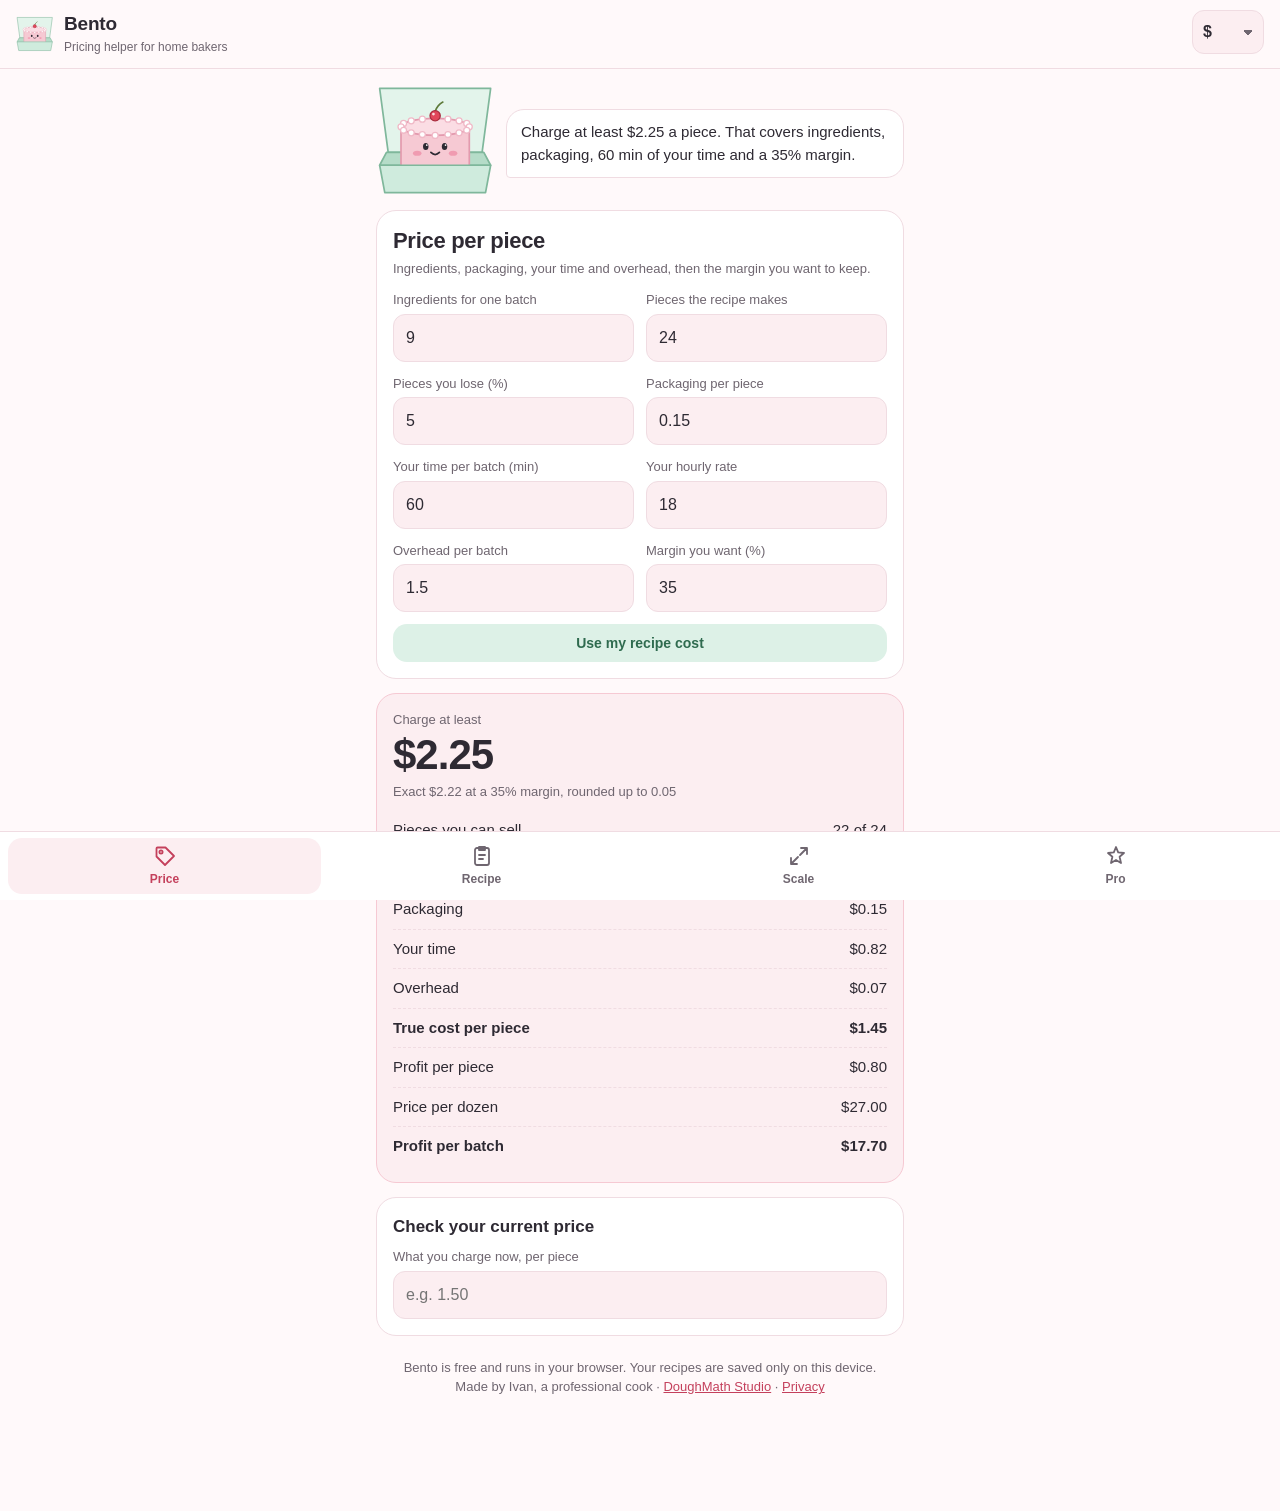
==== bento/index.html @ f194f402 "Launch Bento: free pricing app for home bakers (PWA) Price per piece, recipe cost from pack prices, " ====
<!doctype html>
<html lang="en">
<head>
<meta charset="utf-8">
<meta name="viewport" content="width=device-width, initial-scale=1, viewport-fit=cover">
<title>Bento: Free Bakery Pricing App for Home Bakers | DoughMath Studio</title>
<meta name="description" content="Bento is a free pricing helper for home bakers: price per piece with your time and margin, recipe cost from pack prices, and a recipe scaler with cups to grams. Works offline on your phone.">
<link rel="canonical" href="https://doughmath-studio.github.io/bento/">
<meta name="theme-color" content="#FFF9FA" media="(prefers-color-scheme: light)">
<meta name="theme-color" content="#1E1A1F" media="(prefers-color-scheme: dark)">
<link rel="manifest" href="manifest.webmanifest">
<link rel="apple-touch-icon" href="icons/apple-touch-icon.png">
<link rel="icon" type="image/png" sizes="192x192" href="icons/icon-192.png">
<meta name="apple-mobile-web-app-capable" content="yes">
<meta name="mobile-web-app-capable" content="yes">
<meta name="apple-mobile-web-app-title" content="Bento">
<meta name="apple-mobile-web-app-status-bar-style" content="default">
<meta property="og:title" content="Bento: a free pricing helper for home bakers">
<meta property="og:description" content="Price per piece, recipe cost and a recipe scaler. Free, works offline, and your recipes stay on your phone.">
<meta property="og:type" content="website">
<meta property="og:url" content="https://doughmath-studio.github.io/bento/">
<meta property="og:image" content="https://doughmath-studio.github.io/bento/icons/icon-512.png">
<link rel="stylesheet" href="app.css">
</head>
<body>
<svg width="0" height="0" style="position:absolute" aria-hidden="true" focusable="false">
<symbol id="bento" viewBox="6 26 140 130">
<path d="M20 105 L130 105 L140 30 L10 30 Z" fill="#E3F4EB" stroke="#7FB79B" stroke-width="2" stroke-linejoin="round"/>
<path d="M10 120 L140 120 L132 105 L18 105 Z" fill="#B5DCC8" stroke="#7FB79B" stroke-width="2" stroke-linejoin="round"/>
<rect x="35" y="75" width="80" height="48" fill="#F6C9D3"/>
<path d="M35 75 L35 123 M115 75 L115 123" fill="none" stroke="#E39AAE" stroke-width="2"/>
<ellipse cx="75" cy="75" rx="40" ry="10" fill="#FBDDE4" stroke="#E39AAE" stroke-width="2"/>
<g fill="#FFFFFF" stroke="#F0B9C7" stroke-width="1.5"><circle cx="38" cy="71" r="3.5"/><circle cx="47" cy="68" r="3.5"/><circle cx="60" cy="66" r="3.5"/><circle cx="90" cy="66" r="3.5"/><circle cx="103" cy="68" r="3.5"/><circle cx="112" cy="71" r="3.5"/><circle cx="35" cy="75" r="3.5"/><circle cx="115" cy="75" r="3.5"/><circle cx="38" cy="79" r="3.5"/><circle cx="47" cy="82" r="3.5"/><circle cx="60" cy="84" r="3.5"/><circle cx="75" cy="85" r="3.5"/><circle cx="90" cy="84" r="3.5"/><circle cx="103" cy="82" r="3.5"/><circle cx="112" cy="79" r="3.5"/></g>
<path d="M75 57 Q78 49 84 46" fill="none" stroke="#5E7A3A" stroke-width="2" stroke-linecap="round"/>
<circle cx="75" cy="62" r="6" fill="#E2475B" stroke="#A82B3D" stroke-width="1.5"/>
<ellipse cx="64" cy="98" rx="3.2" ry="4.2" fill="#2E2A33"/><ellipse cx="86" cy="98" rx="3.2" ry="4.2" fill="#2E2A33"/>
<ellipse cx="54" cy="106" rx="5" ry="3" fill="#EE93AA" opacity=".85"/><ellipse cx="96" cy="106" rx="5" ry="3" fill="#EE93AA" opacity=".85"/>
<path d="M70 105 Q75 110 80 105" fill="none" stroke="#2E2A33" stroke-width="2" stroke-linecap="round"/>
<path d="M10 120 L140 120 L134 152 L16 152 Z" fill="#CFEBDD" stroke="#7FB79B" stroke-width="2" stroke-linejoin="round"/>
</symbol>
</svg>

<header class="top">
  <svg class="mini" aria-hidden="true"><use href="#bento"/></svg>
  <div class="brand"><b>Bento</b><small>Pricing helper for home bakers</small></div>
  <label><span class="sr">Currency</span>
    <select id="cur" class="cur"><option>$</option><option>€</option><option>£</option><option>C$</option><option>A$</option><option>zł</option></select>
  </label>
</header>

<main>
  <div id="install" class="install" hidden>
    <p id="installText"></p>
    <button id="installBtn" class="btn small" type="button" hidden>Install</button>
    <button id="installClose" class="icon-btn" type="button" aria-label="Close">×</button>
  </div>

  <div class="hero">
    <svg id="mascot" class="mascot" viewBox="6 26 140 130" role="img" aria-label="Bento, a small cake in a mint box" data-mood="happy">
      <path d="M20 105 L130 105 L140 30 L10 30 Z" fill="#E3F4EB" stroke="#7FB79B" stroke-width="2" stroke-linejoin="round"/>
      <path d="M10 120 L140 120 L132 105 L18 105 Z" fill="#B5DCC8" stroke="#7FB79B" stroke-width="2" stroke-linejoin="round"/>
      <rect x="35" y="75" width="80" height="48" fill="#F6C9D3"/>
      <path d="M35 75 L35 123 M115 75 L115 123" fill="none" stroke="#E39AAE" stroke-width="2"/>
      <ellipse cx="75" cy="75" rx="40" ry="10" fill="#FBDDE4" stroke="#E39AAE" stroke-width="2"/>
      <g fill="#FFFFFF" stroke="#F0B9C7" stroke-width="1.5"><circle cx="38" cy="71" r="3.5"/><circle cx="47" cy="68" r="3.5"/><circle cx="60" cy="66" r="3.5"/><circle cx="90" cy="66" r="3.5"/><circle cx="103" cy="68" r="3.5"/><circle cx="112" cy="71" r="3.5"/><circle cx="35" cy="75" r="3.5"/><circle cx="115" cy="75" r="3.5"/><circle cx="38" cy="79" r="3.5"/><circle cx="47" cy="82" r="3.5"/><circle cx="60" cy="84" r="3.5"/><circle cx="75" cy="85" r="3.5"/><circle cx="90" cy="84" r="3.5"/><circle cx="103" cy="82" r="3.5"/><circle cx="112" cy="79" r="3.5"/></g>
      <path d="M75 57 Q78 49 84 46" fill="none" stroke="#5E7A3A" stroke-width="2" stroke-linecap="round"/>
      <circle cx="75" cy="62" r="6" fill="#E2475B" stroke="#A82B3D" stroke-width="1.5"/>
      <circle cx="73" cy="60" r="1.6" fill="#FFFFFF" opacity=".8"/>
      <ellipse cx="64" cy="98" rx="3.2" ry="4.2" fill="#2E2A33"/><ellipse cx="86" cy="98" rx="3.2" ry="4.2" fill="#2E2A33"/>
      <circle cx="65.2" cy="96.4" r="1" fill="#FFFFFF"/><circle cx="87.2" cy="96.4" r="1" fill="#FFFFFF"/>
      <ellipse cx="54" cy="106" rx="5" ry="3" fill="#EE93AA" opacity=".85"/><ellipse cx="96" cy="106" rx="5" ry="3" fill="#EE93AA" opacity=".85"/>
      <path class="m-happy" d="M70 105 Q75 110 80 105" fill="none" stroke="#2E2A33" stroke-width="2" stroke-linecap="round"/>
      <path class="m-flat" d="M70.5 107 L79.5 107" fill="none" stroke="#2E2A33" stroke-width="2" stroke-linecap="round"/>
      <path class="m-sad" d="M70 109 Q75 104 80 109" fill="none" stroke="#2E2A33" stroke-width="2" stroke-linecap="round"/>
      <path class="drop" d="M122 82 C119 88 119 91 122 92 C125 91 125 88 122 82 Z" fill="#9CC9E8" stroke="#6FA6CC" stroke-width="1"/>
      <path d="M10 120 L140 120 L134 152 L16 152 Z" fill="#CFEBDD" stroke="#7FB79B" stroke-width="2" stroke-linejoin="round"/>
    </svg>
    <p id="say" class="bubble" aria-live="polite"></p>
  </div>

  <section id="tab-price" role="tabpanel" aria-labelledby="t-price">
    <div class="card">
      <h1>Price per piece</h1>
      <p class="note">Ingredients, packaging, your time and overhead, then the margin you want to keep.</p>
      <div class="grid">
        <div><label for="pIng">Ingredients for one batch</label><input id="pIng" inputmode="decimal" autocomplete="off"></div>
        <div><label for="pPcs">Pieces the recipe makes</label><input id="pPcs" inputmode="numeric" autocomplete="off"></div>
        <div><label for="pLoss">Pieces you lose (%)</label><input id="pLoss" inputmode="decimal" autocomplete="off"></div>
        <div><label for="pPack">Packaging per piece</label><input id="pPack" inputmode="decimal" autocomplete="off"></div>
        <div><label for="pMins">Your time per batch (min)</label><input id="pMins" inputmode="decimal" autocomplete="off"></div>
        <div><label for="pRate">Your hourly rate</label><input id="pRate" inputmode="decimal" autocomplete="off"></div>
        <div><label for="pOvh">Overhead per batch</label><input id="pOvh" inputmode="decimal" autocomplete="off"></div>
        <div><label for="pMargin">Margin you want (%)</label><input id="pMargin" inputmode="decimal" autocomplete="off"></div>
      </div>
      <div class="btn-row"><button id="fromRecipe" class="btn ghost small" type="button">Use my recipe cost</button></div>
    </div>

    <div class="card result">
      <div class="note" style="margin:0">Charge at least</div>
      <div class="big" id="pPrice">–</div>
      <div class="note" id="pSub" style="margin:0"></div>
      <ul class="rows">
        <li><span>Pieces you can sell</span><span id="rSell">–</span></li>
        <li><span>Ingredients per piece</span><span id="rIng">–</span></li>
        <li><span>Packaging</span><span id="rPack">–</span></li>
        <li><span>Your time</span><span id="rTime">–</span></li>
        <li><span>Overhead</span><span id="rOvh">–</span></li>
        <li class="strong"><span>True cost per piece</span><span id="rCost">–</span></li>
        <li><span>Profit per piece</span><span id="rProfit">–</span></li>
        <li><span>Price per dozen</span><span id="rDozen">–</span></li>
        <li class="strong"><span>Profit per batch</span><span id="rBatch">–</span></li>
      </ul>
    </div>

    <div class="card">
      <h2>Check your current price</h2>
      <label for="pNow">What you charge now, per piece</label>
      <input id="pNow" inputmode="decimal" autocomplete="off" placeholder="e.g. 1.50">
      <div id="nowOut" class="msg"></div>
    </div>
  </section>

  <section id="tab-recipe" role="tabpanel" aria-labelledby="t-recipe" hidden>
    <div class="card">
      <h1>Recipe cost</h1>
      <p class="note">Type what you paid for each pack. Bento works out the cost of what you actually use, even cups from a 5 lb bag.</p>
      <div class="grid">
        <div class="full"><label for="rName">Recipe name</label><input id="rName" autocomplete="off"></div>
        <div><label for="rMakes">Recipe makes (pieces)</label><input id="rMakes" inputmode="numeric" autocomplete="off"></div>
      </div>
    </div>
    <div id="items"></div>
    <button id="addItem" class="btn ghost block" type="button">+ Add ingredient</button>
    <div class="card result" style="margin-top:14px">
      <div class="note" style="margin:0">Ingredients for one batch</div>
      <div class="big" id="rTotal">–</div>
      <div class="note" id="rPer" style="margin:0"></div>
      <div id="rWarn" class="msg warn"></div>
      <div class="btn-row">
        <button id="toPrice" class="btn" type="button">Price it</button>
        <button id="saveRecipe" class="btn ghost" type="button">Save recipe</button>
      </div>
    </div>
    <div class="card">
      <h2>My recipes</h2>
      <ul id="savedList" class="saved"></ul>
      <p id="savedEmpty" class="note">Saved recipes appear here. They stay on this device.</p>
      <button id="newRecipe" class="btn ghost small" type="button">New recipe</button>
    </div>
    <datalist id="ingList"></datalist>
  </section>

  <section id="tab-scale" role="tabpanel" aria-labelledby="t-scale" hidden>
    <div class="card">
      <h1>Scale a recipe</h1>
      <p class="note" id="sName"></p>
      <div class="grid">
        <div><label for="sMakes">Recipe makes</label><input id="sMakes" inputmode="numeric" autocomplete="off"></div>
        <div><label for="sTo">I need</label><input id="sTo" inputmode="numeric" autocomplete="off"></div>
      </div>
      <div id="sFactor" class="msg ok"></div>
    </div>
    <div class="card">
      <ul class="rows" id="scaled"></ul>
      <ul class="rows"><li class="strong"><span>Ingredient cost for this amount</span><span id="sCost">–</span></li></ul>
    </div>
    <p class="note">Cup and spoon weights are typical values. Weigh for the most consistent results.</p>
  </section>

  <section id="tab-pro" role="tabpanel" aria-labelledby="t-pro" hidden>
    <div class="card pro">
      <span class="pill">Coming soon</span>
      <h2><svg viewBox="0 0 24 24" fill="none" stroke="currentColor" stroke-width="1.8" stroke-linecap="round" stroke-linejoin="round" aria-hidden="true"><path d="M4 8h3l2-3h6l2 3h3v11H4z"/><circle cx="12" cy="13" r="3.5"/></svg>Photo to recipe</h2>
      <p>Snap a cake you love and Bento suggests a similar recipe with amounts in grams, ready to cost and price.</p>
      <p class="note">It will be an estimate from a photo, not the original recipe. Bento will never guess allergens from a photo.</p>
    </div>
    <div class="card pro">
      <span class="pill">Coming soon</span>
      <h2><svg viewBox="0 0 24 24" fill="none" stroke="currentColor" stroke-width="1.8" stroke-linecap="round" stroke-linejoin="round" aria-hidden="true"><rect x="4" y="5" width="16" height="15" rx="2"/><path d="M8 3v4M16 3v4M4 10h16M8 14h3M8 17h6"/></svg>Orders and bookkeeping</h2>
      <p>Orders, deposits and pickup dates, linked to your recipe costs, with your profit for the month.</p>
    </div>
    <div class="card">
      <h2>Be the first to try Bento Pro</h2>
      <p>Join the free list. You get one email when Pro is ready and at most one tips email a month. Unsubscribe anytime.</p>
      <a class="btn block" href="https://docs.google.com/forms/d/e/1FAIpQLSdGNhBHjq77XRkeylev6x1t_Ee0TYMZSW57gnel0fp2LGDk5w/viewform" target="_blank" rel="noopener">Join the waitlist</a>
      <p class="note" style="margin:10px 0 0">The signup is a Google Form. <a href="/privacy/">Privacy</a></p>
    </div>
    <div class="card">
      <h2>Need it today?</h2>
      <p class="note">Bento's big siblings are full spreadsheets for Google Sheets and Excel.</p>
      <ul class="links">
        <li><a href="https://www.etsy.com/listing/4591860096" target="_blank" rel="noopener">Home Bakery Business Planner →</a><small>Orders, customers, expenses and monthly profit.</small></li>
        <li><a href="https://www.etsy.com/listing/4597807858" target="_blank" rel="noopener">Cookie Box Pricing &amp; Order Planner →</a><small>Gift box prices, bake plan by pickup date, packaging list.</small></li>
        <li><a href="https://www.etsy.com/listing/4591782333" target="_blank" rel="noopener">Recipe Cost Calculator →</a><small>All your recipes, sub-recipes and a big order planner.</small></li>
      </ul>
    </div>
  </section>

  <p class="foot">Bento is free and runs in your browser. Your recipes are saved only on this device.<br>Made by Ivan, a professional cook · <a href="/">DoughMath Studio</a> · <a href="/privacy/">Privacy</a></p>
</main>

<nav class="tabbar" role="tablist" aria-label="Bento tools">
  <button id="t-price" role="tab" data-tab="price" aria-controls="tab-price" aria-selected="true" type="button"><svg viewBox="0 0 24 24" fill="none" stroke="currentColor" stroke-width="1.8" stroke-linecap="round" stroke-linejoin="round" aria-hidden="true"><path d="M3.5 12.5V4.5a1 1 0 0 1 1-1h8l8.5 8.5-9 9z"/><circle cx="8" cy="8" r="1.6"/></svg>Price</button>
  <button id="t-recipe" role="tab" data-tab="recipe" aria-controls="tab-recipe" aria-selected="false" type="button"><svg viewBox="0 0 24 24" fill="none" stroke="currentColor" stroke-width="1.8" stroke-linecap="round" stroke-linejoin="round" aria-hidden="true"><rect x="5" y="4" width="14" height="17" rx="2"/><path d="M9 3h6v3H9zM9 11h6M9 15h4"/></svg>Recipe</button>
  <button id="t-scale" role="tab" data-tab="scale" aria-controls="tab-scale" aria-selected="false" type="button"><svg viewBox="0 0 24 24" fill="none" stroke="currentColor" stroke-width="1.8" stroke-linecap="round" stroke-linejoin="round" aria-hidden="true"><path d="M4 14v6h6M20 10V4h-6M4 20l7-7M20 4l-7 7"/></svg>Scale</button>
  <button id="t-pro" role="tab" data-tab="pro" aria-controls="tab-pro" aria-selected="false" type="button"><svg viewBox="0 0 24 24" fill="none" stroke="currentColor" stroke-width="1.8" stroke-linecap="round" stroke-linejoin="round" aria-hidden="true"><path d="M12 3l2.2 5.3L20 9l-4.4 3.8L17 19l-5-3-5 3 1.4-6.2L4 9l5.8-.7z"/></svg>Pro</button>
</nav>

<script src="app.js"></script>
</body>
</html>
---- bento/app.css ----
:root{--bg:#FFF9FA;--card:#FFFFFF;--soft:#FCEEF1;--pink:#F6C9D3;--pink-deep:#E39AAE;--berry:#C4405C;--berry-ink:#FFFFFF;--mint:#DDF1E7;--mint-deep:#7FB79B;--mint-ink:#2F6B4F;--ink:#2E2A33;--muted:#6F6670;--line:#F0DCE2;--warn-bg:#FFF4E0;--warn-ink:#7A4E00;--bad-bg:#FDE7EA;--bad-ink:#A3263F;--ok-bg:#E3F4EB;--ok-ink:#2F6B4F;color-scheme:light}
@media (prefers-color-scheme:dark){:root{--bg:#1E1A1F;--card:#29232A;--soft:#352A31;--pink:#5A3B46;--pink-deep:#E39AAE;--berry:#F08FA4;--berry-ink:#2A1018;--mint:#24392F;--mint-deep:#7FB79B;--mint-ink:#A8DDC1;--ink:#F5EEF2;--muted:#B9AEB6;--line:#3D3238;--warn-bg:#3A2F1C;--warn-ink:#F2C879;--bad-bg:#40222A;--bad-ink:#F4A3B3;--ok-bg:#22362C;--ok-ink:#A8DDC1;color-scheme:dark}}
*{box-sizing:border-box}
html,body{margin:0}
body{background:var(--bg);color:var(--ink);font:16px/1.5 -apple-system,BlinkMacSystemFont,"Segoe UI",Roboto,Helvetica,Arial,sans-serif;-webkit-text-size-adjust:100%;padding-bottom:calc(80px + env(safe-area-inset-bottom))}
a{color:var(--berry)}
.sr{position:absolute;width:1px;height:1px;overflow:hidden;clip:rect(0 0 0 0);white-space:nowrap}
.top{position:sticky;top:0;z-index:5;background:var(--bg);display:flex;align-items:center;gap:10px;padding:calc(10px + env(safe-area-inset-top)) 16px 10px;border-bottom:1px solid var(--line)}
.top .mini{width:38px;height:36px;flex:none}
.brand{flex:1;min-width:0;line-height:1.2}
.brand b{display:block;font-size:19px;letter-spacing:-.2px}
.brand small{color:var(--muted);font-size:12px}
.cur{width:auto;min-width:72px;padding:8px 10px;font-weight:600}
main{max-width:560px;margin:0 auto;padding:14px 16px 8px}
.hero{display:flex;gap:10px;align-items:flex-end;margin:2px 0 14px}
.mascot{width:100px;height:93px;flex:none}
.bubble{margin:0 0 18px;flex:1;background:var(--card);border:1px solid var(--line);border-radius:18px 18px 18px 4px;padding:11px 14px;font-size:15px;min-height:64px}
.card{background:var(--card);border:1px solid var(--line);border-radius:20px;padding:16px;margin:0 0 14px}
h1{font-size:22px;line-height:1.25;margin:0 0 4px;letter-spacing:-.3px}
h2{font-size:17px;margin:0 0 8px}
p{margin:0 0 10px}
.note{font-size:13px;color:var(--muted);margin:0 0 10px}
.grid{display:grid;grid-template-columns:1fr 1fr;gap:12px;margin-top:12px}
.full{grid-column:1/-1}
label{display:block;font-size:13px;color:var(--muted);margin:0 0 4px}
input,select{width:100%;font:inherit;font-size:16px;padding:11px 12px;border:1px solid var(--line);border-radius:12px;background:var(--soft);color:var(--ink);min-height:44px}
select{-webkit-appearance:none;appearance:none;background-image:linear-gradient(45deg,transparent 50%,var(--muted) 50%),linear-gradient(135deg,var(--muted) 50%,transparent 50%);background-position:calc(100% - 15px) 52%,calc(100% - 10px) 52%;background-size:5px 5px;background-repeat:no-repeat;padding-right:26px}
input:focus,select:focus,button:focus-visible,a:focus-visible{outline:2px solid var(--pink-deep);outline-offset:1px}
.result{background:var(--soft);border-color:var(--pink)}
.big{font-size:42px;font-weight:800;letter-spacing:-1px;line-height:1.1;margin:2px 0 4px}
.rows{list-style:none;margin:10px 0 0;padding:0}
.rows li{display:flex;justify-content:space-between;gap:12px;padding:8px 0;border-bottom:1px dashed var(--line);font-size:15px}
.rows li:last-child{border-bottom:0}
.rows li span:last-child{text-align:right;font-variant-numeric:tabular-nums}
.rows li.strong{font-weight:700}
.btn{display:inline-flex;align-items:center;justify-content:center;gap:6px;border:0;border-radius:14px;padding:12px 16px;font:inherit;font-weight:650;background:var(--berry);color:var(--berry-ink);text-decoration:none;cursor:pointer;min-height:46px}
.btn.ghost{background:var(--mint);color:var(--mint-ink)}
.btn.small{padding:8px 12px;min-height:38px;font-size:14px}
.btn.block{width:100%}
.btn-row{display:flex;gap:10px;flex-wrap:wrap;margin-top:12px}
.btn-row .btn{flex:1}
.msg{border-radius:12px;padding:10px 12px;font-size:14px;margin:10px 0 0}
.msg:empty{display:none}
.msg.warn{background:var(--warn-bg);color:var(--warn-ink)}
.msg.bad{background:var(--bad-bg);color:var(--bad-ink)}
.msg.ok{background:var(--ok-bg);color:var(--ok-ink)}
.ing{background:var(--card);border:1px solid var(--line);border-radius:18px;padding:12px;margin:0 0 10px}
.ing-top{display:flex;gap:8px;align-items:center}
.ing-grid{display:grid;grid-template-columns:1fr 1fr;gap:10px;margin-top:10px}
.pair{display:grid;grid-template-columns:1fr 78px;gap:6px}
.pair select{padding-left:8px}
.lc b{display:block;font-size:18px;padding-top:10px;font-variant-numeric:tabular-nums}
.ing .note{margin:8px 0 0}
.ing .note:empty{display:none}
.icon-btn{flex:none;background:var(--soft);border:0;color:var(--muted);width:44px;height:44px;border-radius:12px;font-size:22px;line-height:1;cursor:pointer}
.saved{list-style:none;margin:0;padding:0}
.saved li{display:flex;align-items:center;gap:8px;padding:10px 0;border-bottom:1px dashed var(--line)}
.saved li:last-child{border-bottom:0}
.saved .meta{flex:1;min-width:0}
.saved .meta b{display:block;overflow:hidden;text-overflow:ellipsis;white-space:nowrap}
.saved .meta small{color:var(--muted)}
.pill{display:inline-block;font-size:12px;font-weight:700;padding:3px 10px;border-radius:999px;background:var(--mint);color:var(--mint-ink);margin-bottom:8px}
.pro h2{display:flex;align-items:center;gap:8px}
.pro svg{width:22px;height:22px;flex:none;color:var(--berry)}
.links{list-style:none;margin:0;padding:0}
.links li{padding:10px 0;border-bottom:1px dashed var(--line)}
.links li:last-child{border-bottom:0}
.links a{font-weight:650;text-decoration:none}
.links small{display:block;color:var(--muted)}
.install{display:flex;gap:10px;align-items:center;background:var(--mint);color:var(--mint-ink);border-radius:16px;padding:10px 12px;margin:0 0 12px;font-size:14px}
.install[hidden]{display:none}
.install p{flex:1;margin:0}
.install .icon-btn{background:transparent;color:var(--mint-ink);width:36px;height:36px}
.foot{font-size:13px;color:var(--muted);text-align:center;padding:8px 8px 16px}
section[hidden]{display:none}
.tabbar{position:fixed;left:0;right:0;bottom:0;z-index:10;background:var(--card);border-top:1px solid var(--line);display:grid;grid-template-columns:repeat(4,1fr);gap:4px;padding:6px 8px calc(6px + env(safe-area-inset-bottom))}
.tabbar button{background:none;border:0;font:inherit;font-size:12px;font-weight:600;color:var(--muted);display:flex;flex-direction:column;align-items:center;gap:2px;padding:6px 0;border-radius:14px;cursor:pointer;min-height:52px}
.tabbar svg{width:24px;height:24px}
.tabbar button[aria-selected="true"]{color:var(--berry);background:var(--soft)}
.mascot .m-flat,.mascot .m-sad,.mascot .drop{display:none}
.mascot[data-mood="flat"] .m-happy,.mascot[data-mood="sad"] .m-happy{display:none}
.mascot[data-mood="flat"] .m-flat,.mascot[data-mood="sad"] .m-sad,.mascot[data-mood="sad"] .drop{display:inline}
@keyframes hop{0%{transform:translateY(0)}40%{transform:translateY(-7px)}100%{transform:translateY(0)}}
.mascot.hop{animation:hop .45s ease}
@media (prefers-reduced-motion:reduce){.mascot.hop{animation:none}}
@media (min-width:600px){.mascot{width:120px;height:111px}}
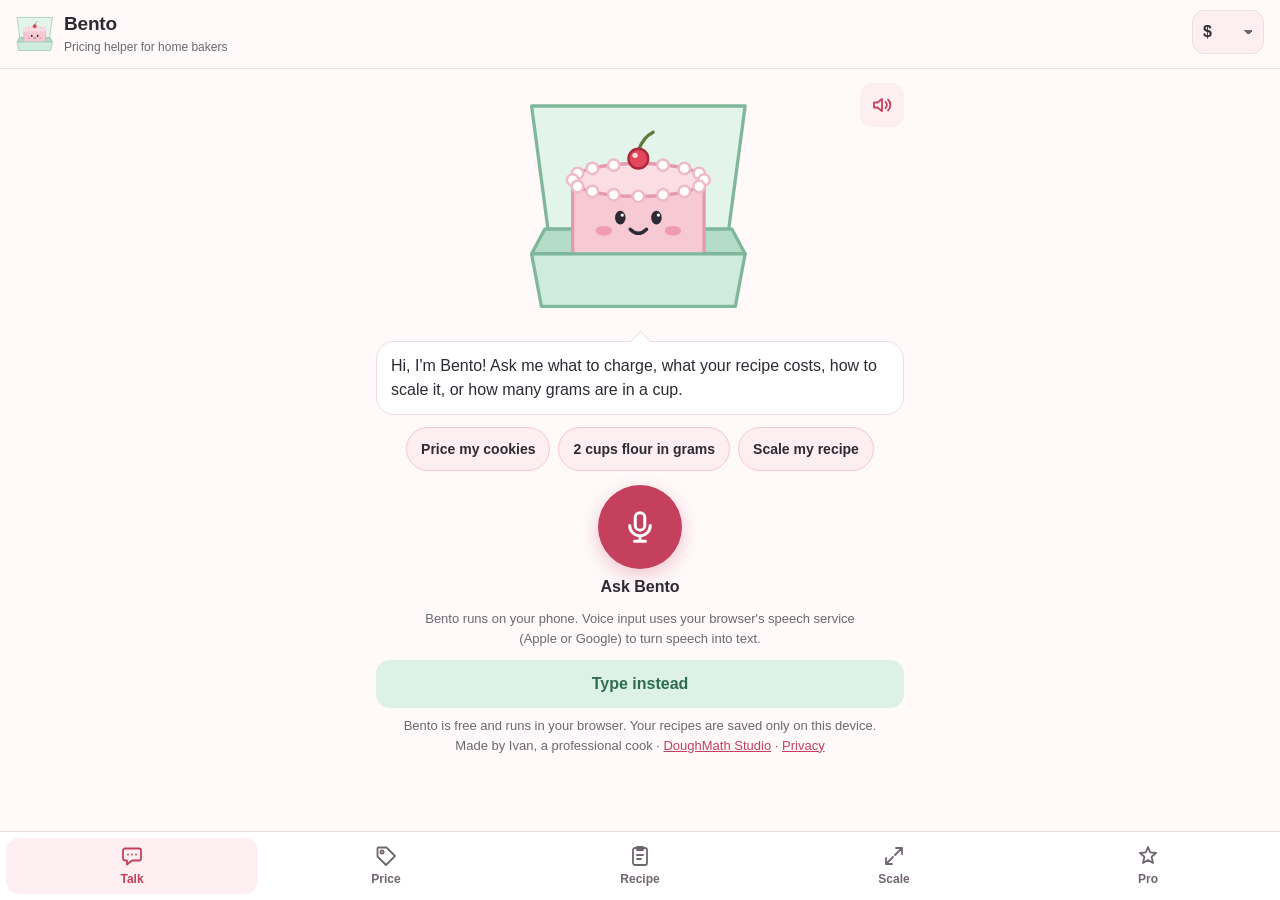
==== commit 210bcd9b: "Bento talks: animated Talk tab with voice in/out, chat mode and an on-device helper that uses the ap" ====
--- a/bento/index.html
+++ b/bento/index.html
@@ -78,6 +78,91 @@
     <p id="say" class="bubble" aria-live="polite"></p>
   </div>
 
+  <section id="tab-talk" class="talk" role="tabpanel" aria-labelledby="t-talk" hidden>
+    <h1 class="sr">Talk to Bento</h1>
+    <button id="speakerBtn" class="icon-btn speaker" type="button" aria-pressed="true" aria-label="Bento's voice is on">
+      <svg class="spk-on" viewBox="0 0 24 24" fill="none" stroke="currentColor" stroke-width="1.8" stroke-linecap="round" stroke-linejoin="round" aria-hidden="true"><path d="M4 9.5h3.5L12 6v12l-4.5-3.5H4z"/><path d="M15.5 9a4 4 0 0 1 0 6M18 6.5a7.5 7.5 0 0 1 0 11"/></svg>
+      <svg class="spk-off" viewBox="0 0 24 24" fill="none" stroke="currentColor" stroke-width="1.8" stroke-linecap="round" stroke-linejoin="round" aria-hidden="true"><path d="M4 9.5h3.5L12 6v12l-4.5-3.5H4z"/><path d="M16 9.5l5 5M21 9.5l-5 5"/></svg>
+    </button>
+    <div id="talkMain" class="talk-main">
+      <div id="talkStage" class="stage" data-mood="happy">
+        <span class="ring" aria-hidden="true"></span>
+        <button id="bentoTap" class="bento-tap" type="button" aria-label="Tap Bento for a baking tip">
+          <span id="talkHop" class="tb-hop">
+            <svg id="talkBento" class="tb mood-happy" data-mood="happy" viewBox="6 16 140 140" aria-hidden="true" focusable="false">
+              <g class="tb-body">
+                <path d="M20 105 L130 105 L140 30 L10 30 Z" fill="#E3F4EB" stroke="#7FB79B" stroke-width="2" stroke-linejoin="round"/>
+                <path d="M10 120 L140 120 L132 105 L18 105 Z" fill="#B5DCC8" stroke="#7FB79B" stroke-width="2" stroke-linejoin="round"/>
+                <rect x="35" y="75" width="80" height="48" fill="#F6C9D3"/>
+                <path d="M35 75 L35 123 M115 75 L115 123" fill="none" stroke="#E39AAE" stroke-width="2"/>
+                <ellipse cx="75" cy="75" rx="40" ry="10" fill="#FBDDE4" stroke="#E39AAE" stroke-width="2"/>
+                <g fill="#FFFFFF" stroke="#F0B9C7" stroke-width="1.5"><circle cx="38" cy="71" r="3.5"/><circle cx="47" cy="68" r="3.5"/><circle cx="60" cy="66" r="3.5"/><circle cx="90" cy="66" r="3.5"/><circle cx="103" cy="68" r="3.5"/><circle cx="112" cy="71" r="3.5"/><circle cx="35" cy="75" r="3.5"/><circle cx="115" cy="75" r="3.5"/><circle cx="38" cy="79" r="3.5"/><circle cx="47" cy="82" r="3.5"/><circle cx="60" cy="84" r="3.5"/><circle cx="75" cy="85" r="3.5"/><circle cx="90" cy="84" r="3.5"/><circle cx="103" cy="82" r="3.5"/><circle cx="112" cy="79" r="3.5"/></g>
+                <g class="tb-berry">
+                  <path class="tb-leaf" d="M75 57 Q78 49 84 46" fill="none" stroke="#5E7A3A" stroke-width="2" stroke-linecap="round"/>
+                  <circle cx="75" cy="62" r="6" fill="#E2475B" stroke="#A82B3D" stroke-width="1.5"/>
+                  <circle cx="73" cy="60" r="1.6" fill="#FFFFFF" opacity=".8"/>
+                </g>
+                <g class="tb-sparkles" fill="#F2B84B" stroke="#C98A1E" stroke-width=".6" stroke-linejoin="round">
+                  <path class="spk" d="M57 41 l1.4 3.4 3.4 1.4 -3.4 1.4 -1.4 3.4 -1.4 -3.4 -3.4 -1.4 3.4 -1.4z"/>
+                  <path class="spk" d="M96 48 l1.1 2.6 2.6 1.1 -2.6 1.1 -1.1 2.6 -1.1 -2.6 -2.6 -1.1 2.6 -1.1z"/>
+                  <path class="spk" d="M89 31 l1 2.3 2.3 1 -2.3 1 -1 2.3 -1 -2.3 -2.3 -1 2.3 -1z"/>
+                </g>
+                <path class="br br-worry" d="M59.5 92 L68 89.6 M82 89.6 L90.5 92" fill="none" stroke="#2E2A33" stroke-width="1.6" stroke-linecap="round"/>
+                <path class="br br-think" d="M59.5 90.6 Q63.8 88.2 68 90 M82 88.6 Q86.3 86.2 90.5 88.4" fill="none" stroke="#2E2A33" stroke-width="1.6" stroke-linecap="round"/>
+                <g class="tb-look"><g class="tb-gaze">
+                  <ellipse class="eye" cx="64" cy="98" rx="3.2" ry="4.2" fill="#2E2A33"/><ellipse class="eye" cx="86" cy="98" rx="3.2" ry="4.2" fill="#2E2A33"/>
+                  <circle class="eye-hi" cx="65.2" cy="96.4" r="1" fill="#FFFFFF"/><circle class="eye-hi" cx="87.2" cy="96.4" r="1" fill="#FFFFFF"/>
+                </g></g>
+                <ellipse class="cheek" cx="54" cy="106" rx="5" ry="3" fill="#EE93AA" opacity=".85"/><ellipse class="cheek" cx="96" cy="106" rx="5" ry="3" fill="#EE93AA" opacity=".85"/>
+                <path class="m m-happy" d="M70 105 Q75 110 80 105" fill="none" stroke="#2E2A33" stroke-width="2" stroke-linecap="round"/>
+                <path class="m m-worry" d="M69.5 108.5 Q72.25 106 75 108.5 Q77.75 111 80.5 108.5" fill="none" stroke="#2E2A33" stroke-width="2" stroke-linecap="round"/>
+                <g class="m m-open"><path d="M68.5 104 Q75 114.5 81.5 104 Z" fill="#2E2A33" stroke="#2E2A33" stroke-width="1.5" stroke-linejoin="round"/><path d="M71.8 108.8 Q75 111.6 78.2 108.8 Q75 107.6 71.8 108.8 Z" fill="#EE93AA"/></g>
+                <ellipse class="m m-o" cx="75" cy="107" rx="2.2" ry="2.5" fill="none" stroke="#2E2A33" stroke-width="1.8"/>
+                <ellipse class="m m-talk" cx="75" cy="106.6" rx="4.4" ry="3.6" fill="#2E2A33"/>
+                <path class="tb-drop" d="M122 82 C119 88 119 91 122 92 C125 91 125 88 122 82 Z" fill="#9CC9E8" stroke="#6FA6CC" stroke-width="1"/>
+                <path d="M10 120 L140 120 L134 152 L16 152 Z" fill="#CFEBDD" stroke="#7FB79B" stroke-width="2" stroke-linejoin="round"/>
+              </g>
+              <g class="tb-dots"><rect x="101" y="33" width="30" height="14" rx="7" fill="#FFFFFF" stroke="#E39AAE" stroke-width="1.2"/><circle class="dot" cx="109" cy="40" r="2" fill="#C4405C"/><circle class="dot" cx="116" cy="40" r="2" fill="#C4405C"/><circle class="dot" cx="123" cy="40" r="2" fill="#C4405C"/></g>
+              <g class="tb-z" fill="#6F6670" font-family="Georgia, serif" font-weight="700"><text class="z1" x="104" y="52" font-size="10">z</text><text class="z2" x="113" y="42" font-size="14">z</text></g>
+            </svg>
+          </span>
+        </button>
+      </div>
+      <p id="heard" class="heard"></p>
+      <div class="talk-bubble">
+        <p id="talkSay" aria-live="polite"></p>
+        <div id="talkActions" class="talk-actions"></div>
+      </div>
+      <div id="talkChips" class="chips" role="group" aria-label="Suggestions"></div>
+      <form id="talkForm" class="ask-form" hidden>
+        <label class="sr" for="talkInput">Your question for Bento</label>
+        <input id="talkInput" type="text" autocomplete="off" enterkeyhint="send" placeholder="Ask Bento…">
+        <button class="btn" type="submit">Send</button>
+      </form>
+      <p id="talkTip" class="note tip" hidden>Tip: tap the microphone on your keyboard to speak</p>
+      <div class="mic-wrap">
+        <button id="micBtn" class="mic" type="button" aria-pressed="false" aria-label="Ask Bento"><svg viewBox="0 0 24 24" fill="none" stroke="currentColor" stroke-width="1.9" stroke-linecap="round" stroke-linejoin="round" aria-hidden="true"><rect x="9" y="3" width="6" height="11" rx="3"/><path d="M5.5 11a6.5 6.5 0 0 0 13 0M12 17.5V21M8.5 21h7"/></svg></button>
+        <span id="micLabel" class="mic-label" aria-hidden="true">Ask Bento</span>
+      </div>
+      <p class="note honest">Bento runs on your phone. Voice input uses your browser's speech service (Apple or Google) to turn speech into text.</p>
+      <button id="typeBtn" class="btn ghost block" type="button">Type instead</button>
+    </div>
+    <div id="talkChat" class="chat" hidden>
+      <div class="chat-head">
+        <svg class="mini" aria-hidden="true"><use href="#bento"/></svg>
+        <h2>Chat with Bento</h2>
+        <button id="backTalk" class="btn ghost talk-back" type="button"><svg viewBox="0 0 24 24" fill="none" stroke="currentColor" stroke-width="1.9" stroke-linecap="round" stroke-linejoin="round" aria-hidden="true"><rect x="9" y="3" width="6" height="11" rx="3"/><path d="M5.5 11a6.5 6.5 0 0 0 13 0M12 17.5V21"/></svg>Talk</button>
+      </div>
+      <div id="chatLog" class="chat-log" role="log" aria-live="polite" aria-label="Conversation with Bento"></div>
+      <div id="chatChips" class="chips" role="group" aria-label="Suggestions"></div>
+      <form id="chatForm" class="chat-form">
+        <label class="sr" for="chatInput">Message to Bento</label>
+        <input id="chatInput" type="text" autocomplete="off" enterkeyhint="send" placeholder="Ask Bento…">
+        <button class="btn" type="submit">Send</button>
+      </form>
+    </div>
+  </section>
+
   <section id="tab-price" role="tabpanel" aria-labelledby="t-price">
     <div class="card">
       <h1>Price per piece</h1>
@@ -200,12 +285,15 @@
 </main>
 
 <nav class="tabbar" role="tablist" aria-label="Bento tools">
+  <button id="t-talk" role="tab" data-tab="talk" aria-controls="tab-talk" aria-selected="false" type="button"><svg viewBox="0 0 24 24" fill="none" stroke="currentColor" stroke-width="1.8" stroke-linecap="round" stroke-linejoin="round" aria-hidden="true"><path d="M5 4.5h14a2 2 0 0 1 2 2v8a2 2 0 0 1-2 2h-7l-5 4v-4H5a2 2 0 0 1-2-2v-8a2 2 0 0 1 2-2z"/><path d="M8 10.5h.01M12 10.5h.01M16 10.5h.01"/></svg>Talk</button>
   <button id="t-price" role="tab" data-tab="price" aria-controls="tab-price" aria-selected="true" type="button"><svg viewBox="0 0 24 24" fill="none" stroke="currentColor" stroke-width="1.8" stroke-linecap="round" stroke-linejoin="round" aria-hidden="true"><path d="M3.5 12.5V4.5a1 1 0 0 1 1-1h8l8.5 8.5-9 9z"/><circle cx="8" cy="8" r="1.6"/></svg>Price</button>
   <button id="t-recipe" role="tab" data-tab="recipe" aria-controls="tab-recipe" aria-selected="false" type="button"><svg viewBox="0 0 24 24" fill="none" stroke="currentColor" stroke-width="1.8" stroke-linecap="round" stroke-linejoin="round" aria-hidden="true"><rect x="5" y="4" width="14" height="17" rx="2"/><path d="M9 3h6v3H9zM9 11h6M9 15h4"/></svg>Recipe</button>
   <button id="t-scale" role="tab" data-tab="scale" aria-controls="tab-scale" aria-selected="false" type="button"><svg viewBox="0 0 24 24" fill="none" stroke="currentColor" stroke-width="1.8" stroke-linecap="round" stroke-linejoin="round" aria-hidden="true"><path d="M4 14v6h6M20 10V4h-6M4 20l7-7M20 4l-7 7"/></svg>Scale</button>
   <button id="t-pro" role="tab" data-tab="pro" aria-controls="tab-pro" aria-selected="false" type="button"><svg viewBox="0 0 24 24" fill="none" stroke="currentColor" stroke-width="1.8" stroke-linecap="round" stroke-linejoin="round" aria-hidden="true"><path d="M12 3l2.2 5.3L20 9l-4.4 3.8L17 19l-5-3-5 3 1.4-6.2L4 9l5.8-.7z"/></svg>Pro</button>
 </nav>
 
+<script src="core.js"></script>
+<script src="agent.js"></script>
 <script src="app.js"></script>
 </body>
 </html>
--- a/bento/app.css
+++ b/bento/app.css
@@ -73,7 +73,7 @@
 .install .icon-btn{background:transparent;color:var(--mint-ink);width:36px;height:36px}
 .foot{font-size:13px;color:var(--muted);text-align:center;padding:8px 8px 16px}
 section[hidden]{display:none}
-.tabbar{position:fixed;left:0;right:0;bottom:0;z-index:10;background:var(--card);border-top:1px solid var(--line);display:grid;grid-template-columns:repeat(4,1fr);gap:4px;padding:6px 8px calc(6px + env(safe-area-inset-bottom))}
+.tabbar{position:fixed;left:0;right:0;bottom:0;z-index:10;background:var(--card);border-top:1px solid var(--line);display:grid;grid-template-columns:repeat(5,1fr);gap:2px;padding:6px 6px calc(6px + env(safe-area-inset-bottom))}
 .tabbar button{background:none;border:0;font:inherit;font-size:12px;font-weight:600;color:var(--muted);display:flex;flex-direction:column;align-items:center;gap:2px;padding:6px 0;border-radius:14px;cursor:pointer;min-height:52px}
 .tabbar svg{width:24px;height:24px}
 .tabbar button[aria-selected="true"]{color:var(--berry);background:var(--soft)}
@@ -84,3 +84,113 @@
 .mascot.hop{animation:hop .45s ease}
 @media (prefers-reduced-motion:reduce){.mascot.hop{animation:none}}
 @media (min-width:600px){.mascot{width:120px;height:111px}}
+
+/* ---------- Talk to Bento ---------- */
+body[data-tab="talk"] .hero{display:none}
+.talk{position:relative;text-align:center}
+.talk[hidden],.talk-main[hidden],.chat[hidden],.ask-form[hidden]{display:none}
+.speaker{position:absolute;top:0;right:0;z-index:3;display:flex;align-items:center;justify-content:center;color:var(--berry)}
+.speaker svg{width:24px;height:24px}
+.speaker .spk-off,.speaker.off .spk-on{display:none}
+.speaker.off .spk-off{display:block}
+.speaker.off{color:var(--muted)}
+.stage{position:relative;width:min(52vw,214px);aspect-ratio:1/1;margin:0 auto}
+.ring{position:absolute;left:4%;right:4%;top:8%;bottom:2%;border-radius:50%;border:3px solid var(--pink-deep);opacity:0;pointer-events:none}
+.bento-tap{display:block;width:100%;height:100%;padding:0;margin:0;border:0;background:none;border-radius:28px;cursor:pointer;-webkit-tap-highlight-color:transparent;position:relative}
+.tb-hop{display:block;width:100%;height:100%}
+.tb{display:block;width:100%;height:100%;overflow:visible;transform-origin:50% 100%;animation:tbBreathe 3.6s ease-in-out infinite}
+.heard{min-height:20px;margin:2px 0 6px;font-size:14px;color:var(--muted);overflow-wrap:anywhere}
+.talk-bubble{position:relative;background:var(--card);border:1px solid var(--line);border-radius:18px;padding:12px 14px;margin:0 0 12px;text-align:left}
+.talk-bubble::before{content:"";position:absolute;top:-8px;left:50%;width:14px;height:14px;margin-left:-7px;background:var(--card);border-left:1px solid var(--line);border-top:1px solid var(--line);transform:rotate(45deg)}
+#talkSay{margin:0;font-size:16px;white-space:pre-line;overflow-wrap:anywhere;position:relative}
+.talk-actions:empty{display:none}
+.talk-actions,.cm-actions{display:flex;flex-wrap:wrap;gap:8px;margin-top:10px}
+.talk-actions .btn,.cm-actions .btn{min-height:44px}
+.chips{display:flex;flex-wrap:wrap;justify-content:center;gap:8px;margin:0 0 14px}
+.chip{min-height:44px;padding:8px 14px;border-radius:999px;border:1px solid var(--pink);background:var(--soft);color:var(--ink);font:inherit;font-size:14px;font-weight:600;cursor:pointer;max-width:100%}
+.ask-form,.chat-form{display:flex;gap:8px;align-items:center;margin:0 0 8px}
+.ask-form input,.chat-form input{flex:1;min-width:0}
+.ask-form .btn,.chat-form .btn{flex:none;min-height:46px}
+.tip{margin:0 0 12px}
+.mic-wrap{display:flex;flex-direction:column;align-items:center;margin:4px 0 10px}
+.mic{position:relative;width:84px;height:84px;border-radius:50%;border:0;background:var(--berry);color:var(--berry-ink);display:flex;align-items:center;justify-content:center;cursor:pointer;box-shadow:0 6px 18px rgba(196,64,92,.28)}
+.mic svg{width:38px;height:38px}
+.mic::after{content:"";position:absolute;inset:-6px;border-radius:50%;border:3px solid var(--berry);opacity:0;pointer-events:none}
+.mic.listening{background:var(--mint-ink);color:var(--card)}
+.mic.listening::after{border-color:var(--mint-ink);animation:tbPulse 1.3s ease-out infinite}
+.mic:focus-visible{outline:3px solid var(--pink-deep);outline-offset:4px}
+.mic-label{font-weight:700;margin-top:6px}
+.honest{margin:0 auto 12px;max-width:34em}
+.chat-head{display:flex;align-items:center;gap:10px;margin:0 0 10px;padding-right:52px;text-align:left}
+.chat-head .mini{width:38px;height:36px;flex:none}
+.chat-head h2{flex:1;margin:0;font-size:17px}
+.talk-back{min-height:44px;padding:8px 14px;font-size:14px}
+.talk-back svg{width:18px;height:18px}
+.chat-log{display:flex;flex-direction:column;gap:8px;min-height:38vh;padding:4px 0 10px}
+.cm{max-width:88%;padding:10px 13px;font-size:15px;text-align:left;overflow-wrap:anywhere}
+.cm p{margin:0;white-space:pre-line}
+.cm-b{align-self:flex-start;background:var(--card);border:1px solid var(--line);border-radius:18px 18px 18px 4px}
+.cm-u{align-self:flex-end;background:var(--berry);color:var(--berry-ink);border-radius:18px 18px 4px 18px}
+.cm-typing{display:flex;gap:5px;padding:14px 16px}
+.cm-typing span{width:7px;height:7px;border-radius:50%;background:var(--pink-deep);animation:tbDot 1s ease-in-out infinite}
+.cm-typing span:nth-child(2){animation-delay:.15s}.cm-typing span:nth-child(3){animation-delay:.3s}
+.chat-form{position:sticky;bottom:calc(66px + env(safe-area-inset-bottom));background:var(--bg);padding:8px 0;z-index:2}
+
+/* Bento's face: every mood is a static pose; motion is added on top (so reduced motion keeps the faces) */
+.tb .m-worry,.tb .m-open,.tb .m-o,.tb .m-talk,.tb .br,.tb .tb-drop,.tb .tb-dots,.tb .tb-z,.tb .tb-sparkles{display:none}
+.tb.mood-thinking .m-happy,.tb.mood-excited .m-happy,.tb.mood-worried .m-happy,.tb.mood-sleepy .m-happy{display:none}
+.tb.mood-thinking .m-o,.tb.mood-thinking .br-think,.tb.mood-thinking .tb-dots{display:inline}
+.tb.mood-excited .m-open,.tb.mood-excited .tb-sparkles{display:inline}
+.tb.mood-worried .m-worry,.tb.mood-worried .br-worry,.tb.mood-worried .tb-drop{display:inline}
+.tb.mood-sleepy .m-o,.tb.mood-sleepy .tb-z{display:inline}
+.tb.speaking .m-happy,.tb.speaking .m-worry,.tb.speaking .m-open,.tb.speaking .m-o{display:none}
+.tb.speaking .m-talk{display:inline}
+.tb .eye,.tb .eye-hi,.tb .m-talk,.tb .cheek,.tb .spk,.tb-leaf,.tb-berry{transform-box:fill-box}
+.tb .eye,.tb .eye-hi{transform-origin:50% 50%;transition:transform .08s ease}
+.tb.mood-listening .eye{transform:scale(1.12)}
+.tb.mood-sleepy .eye,.tb.mood-sleepy .eye-hi{transform:scaleY(.3);animation:tbSlowBlink 4s ease-in-out infinite}
+.tb.blink .eye,.tb.blink .eye-hi{transform:scaleY(.1)}
+.tb-gaze{transition:transform .25s ease}
+.tb.mood-thinking .tb-gaze{transform:translate(1.5px,-2.6px)}
+.tb.mood-worried .tb-gaze{transform:translateY(.8px)}
+.tb-look{transition:transform .12s linear}
+.tb-leaf{transform-origin:0% 100%;transition:transform .25s ease}
+.tb.mood-listening .tb-leaf{transform:rotate(-24deg) scale(1.18)}
+.tb-berry{transform-origin:50% 100%}
+.tb-berry.wobble{animation:tbWobble .8s ease}
+.tb .cheek{transform-origin:50% 50%}
+.tb.blush .cheek{animation:tbBlush .8s ease-in-out 2}
+.tb .m-talk{transform-origin:50% 0;transform:scaleY(.3);transition:transform .06s ease}
+.tb.mouth-open .m-talk{transform:scaleY(1)}
+.tb.talk-loop .m-talk{animation:tbTalk .24s ease-in-out infinite alternate}
+.tb .spk{transform-origin:50% 50%;animation:tbTwinkle 1.1s ease-in-out infinite}
+.tb .spk:nth-child(2){animation-delay:.35s}.tb .spk:nth-child(3){animation-delay:.7s}
+.tb .dot{animation:tbDot 1s ease-in-out infinite}
+.tb .dot:nth-of-type(2){animation-delay:.15s}.tb .dot:nth-of-type(3){animation-delay:.3s}
+.tb .tb-z text{animation:tbZ 2.4s ease-in-out infinite}
+.tb .tb-z .z2{animation-delay:1.2s}
+.tb.mood-thinking{animation:tbSway 1.2s ease-in-out infinite}
+.tb.mood-sleepy{animation-duration:6s}
+.tb-hop.hop{animation:tbHop .5s cubic-bezier(.3,1.5,.5,1)}
+.bento-tap.squish{animation:tbSquish .45s ease}
+.stage[data-mood="listening"] .ring{opacity:1;animation:tbPulse 1.4s ease-out infinite}
+.paused,.paused *,.paused *::after{animation-play-state:paused !important}
+@keyframes tbBreathe{0%,100%{transform:translateY(0) scale(1,1)}50%{transform:translateY(-4px) scale(1.012,1.025)}}
+@keyframes tbSway{0%,100%{transform:rotate(-2deg)}50%{transform:rotate(2deg)}}
+@keyframes tbHop{0%{transform:translateY(0)}35%{transform:translateY(-14px)}70%{transform:translateY(0) scale(1.04,.96)}100%{transform:none}}
+@keyframes tbSquish{0%{transform:scale(1)}30%{transform:scale(1.1,.86)}60%{transform:scale(.95,1.06)}100%{transform:scale(1)}}
+@keyframes tbSlowBlink{0%,55%,100%{transform:scaleY(.3)}70%,85%{transform:scaleY(.08)}}
+@keyframes tbWobble{0%,100%{transform:rotate(0)}20%{transform:rotate(-10deg)}45%{transform:rotate(8deg)}70%{transform:rotate(-4deg)}}
+@keyframes tbBlush{50%{transform:scale(1.35);opacity:1}}
+@keyframes tbTalk{from{transform:scaleY(.3)}to{transform:scaleY(1)}}
+@keyframes tbTwinkle{0%,100%{transform:scale(1);opacity:1}50%{transform:scale(.45);opacity:.35}}
+@keyframes tbDot{0%,100%{opacity:.3}50%{opacity:1}}
+@keyframes tbZ{0%{transform:translateY(0);opacity:1}100%{transform:translateY(-6px);opacity:0}}
+@keyframes tbPulse{0%{transform:scale(.88);opacity:.75}100%{transform:scale(1.22);opacity:0}}
+@media (prefers-reduced-motion:reduce){
+  .tb,.tb.mood-thinking,.tb-hop.hop,.bento-tap.squish,.tb-berry.wobble,.tb.blush .cheek,.tb .spk,.tb .dot,.tb .tb-z text,.stage .ring,.mic.listening::after,.cm-typing span{animation:none !important}
+  .stage[data-mood="listening"] .ring{opacity:.7}
+  .mic.listening::after{opacity:.6}
+  .tb-gaze,.tb-look,.tb-leaf{transition:none}
+}
+@media (min-width:600px){.stage{width:230px}}
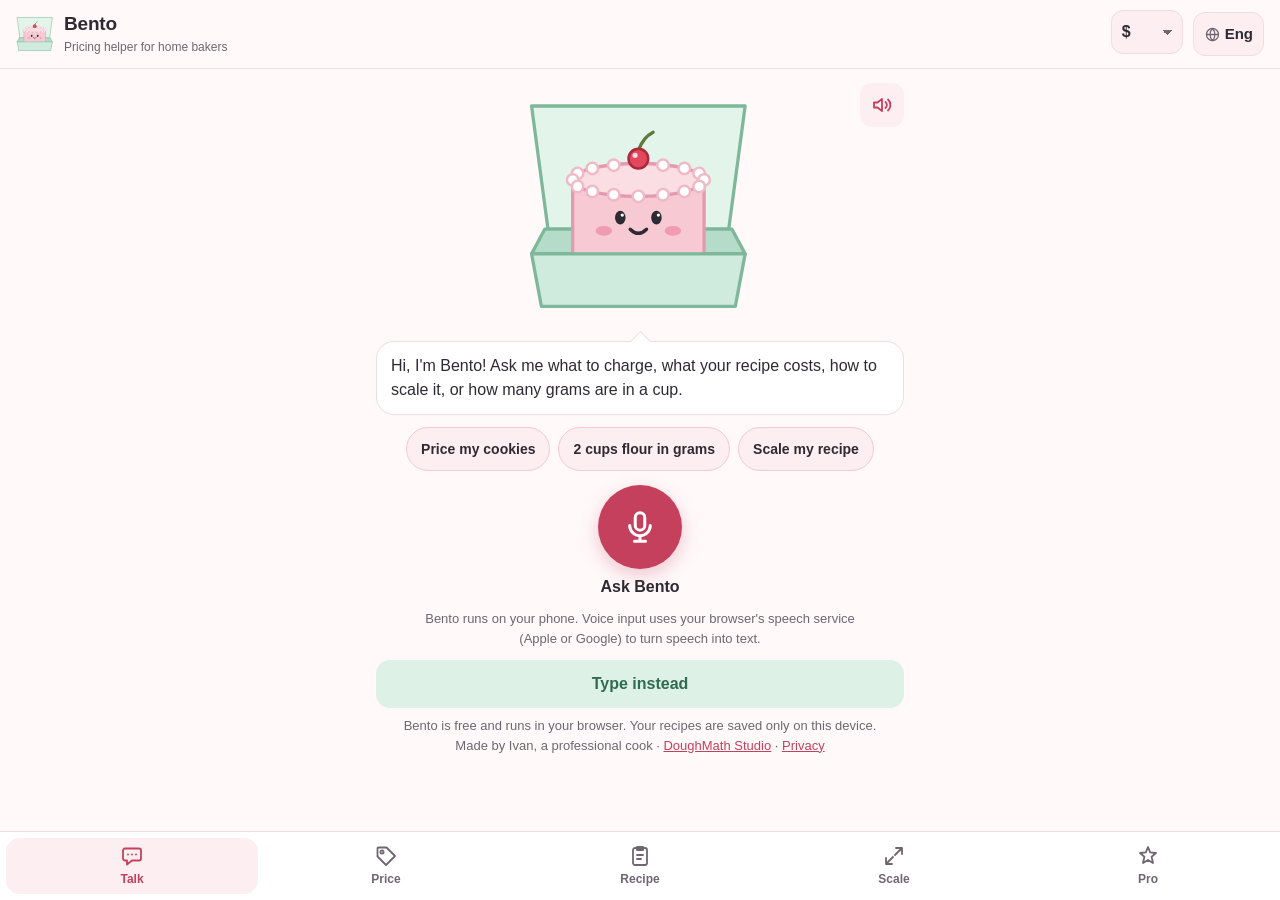
==== commit f16c191d: "Bento in 8 languages (en, es, pt, fr, de, pl, uk, ru): UI, answers, number formats, local cups and s" ====
--- a/bento/index.html
+++ b/bento/index.html
@@ -42,21 +42,29 @@
 
 <header class="top">
   <svg class="mini" aria-hidden="true"><use href="#bento"/></svg>
-  <div class="brand"><b>Bento</b><small>Pricing helper for home bakers</small></div>
-  <label><span class="sr">Currency</span>
+  <div class="brand"><b>Bento</b><small data-i18n="app.tagline">Pricing helper for home bakers</small></div>
+  <label><span class="sr" data-i18n="app.currency">Currency</span>
     <select id="cur" class="cur"><option>$</option><option>€</option><option>£</option><option>C$</option><option>A$</option><option>zł</option></select>
+  </label>
+  <label class="lang-pick"><span class="sr" data-i18n="app.language">Language</span>
+    <svg viewBox="0 0 24 24" fill="none" stroke="currentColor" stroke-width="1.8" stroke-linecap="round" aria-hidden="true"><circle cx="12" cy="12" r="8.5"/><path d="M3.5 12h17M12 3.5c2.4 2.4 3.4 5.3 3.4 8.5s-1 6.1-3.4 8.5M12 3.5C9.6 5.9 8.6 8.8 8.6 12s1 6.1 3.4 8.5"/></svg>
+    <span id="langShort" aria-hidden="true">Eng</span>
+    <select id="lang" class="lang-sel">
+      <option value="en" lang="en">English</option><option value="es" lang="es">Español</option><option value="pt" lang="pt-BR">Português</option><option value="fr" lang="fr">Français</option>
+      <option value="de" lang="de">Deutsch</option><option value="pl" lang="pl">Polski</option><option value="uk" lang="uk">Українська</option><option value="ru" lang="ru">Русский</option>
+    </select>
   </label>
 </header>
 
 <main>
   <div id="install" class="install" hidden>
     <p id="installText"></p>
-    <button id="installBtn" class="btn small" type="button" hidden>Install</button>
-    <button id="installClose" class="icon-btn" type="button" aria-label="Close">×</button>
+    <button id="installBtn" class="btn small" type="button" hidden data-i18n="install.btn">Install</button>
+    <button id="installClose" class="icon-btn" type="button" aria-label="Close" data-i18n-aria="install.close">×</button>
   </div>
 
   <div class="hero">
-    <svg id="mascot" class="mascot" viewBox="6 26 140 130" role="img" aria-label="Bento, a small cake in a mint box" data-mood="happy">
+    <svg id="mascot" class="mascot" viewBox="6 26 140 130" role="img" aria-label="Bento, a small cake in a mint box" data-i18n-aria="app.mascot" data-mood="happy">
       <path d="M20 105 L130 105 L140 30 L10 30 Z" fill="#E3F4EB" stroke="#7FB79B" stroke-width="2" stroke-linejoin="round"/>
       <path d="M10 120 L140 120 L132 105 L18 105 Z" fill="#B5DCC8" stroke="#7FB79B" stroke-width="2" stroke-linejoin="round"/>
       <rect x="35" y="75" width="80" height="48" fill="#F6C9D3"/>
@@ -79,7 +87,7 @@
   </div>
 
   <section id="tab-talk" class="talk" role="tabpanel" aria-labelledby="t-talk" hidden>
-    <h1 class="sr">Talk to Bento</h1>
+    <h1 class="sr" data-i18n="talk.h1">Talk to Bento</h1>
     <button id="speakerBtn" class="icon-btn speaker" type="button" aria-pressed="true" aria-label="Bento's voice is on">
       <svg class="spk-on" viewBox="0 0 24 24" fill="none" stroke="currentColor" stroke-width="1.8" stroke-linecap="round" stroke-linejoin="round" aria-hidden="true"><path d="M4 9.5h3.5L12 6v12l-4.5-3.5H4z"/><path d="M15.5 9a4 4 0 0 1 0 6M18 6.5a7.5 7.5 0 0 1 0 11"/></svg>
       <svg class="spk-off" viewBox="0 0 24 24" fill="none" stroke="currentColor" stroke-width="1.8" stroke-linecap="round" stroke-linejoin="round" aria-hidden="true"><path d="M4 9.5h3.5L12 6v12l-4.5-3.5H4z"/><path d="M16 9.5l5 5M21 9.5l-5 5"/></svg>
@@ -87,7 +95,7 @@
     <div id="talkMain" class="talk-main">
       <div id="talkStage" class="stage" data-mood="happy">
         <span class="ring" aria-hidden="true"></span>
-        <button id="bentoTap" class="bento-tap" type="button" aria-label="Tap Bento for a baking tip">
+        <button id="bentoTap" class="bento-tap" type="button" aria-label="Tap Bento for a baking tip" data-i18n-aria="talk.tapTip">
           <span id="talkHop" class="tb-hop">
             <svg id="talkBento" class="tb mood-happy" data-mood="happy" viewBox="6 16 140 140" aria-hidden="true" focusable="false">
               <g class="tb-body">
@@ -133,165 +141,168 @@
         <p id="talkSay" aria-live="polite"></p>
         <div id="talkActions" class="talk-actions"></div>
       </div>
-      <div id="talkChips" class="chips" role="group" aria-label="Suggestions"></div>
+      <div id="talkChips" class="chips" role="group" aria-label="Suggestions" data-i18n-aria="talk.suggestions"></div>
       <form id="talkForm" class="ask-form" hidden>
-        <label class="sr" for="talkInput">Your question for Bento</label>
-        <input id="talkInput" type="text" autocomplete="off" enterkeyhint="send" placeholder="Ask Bento…">
-        <button class="btn" type="submit">Send</button>
+        <label class="sr" for="talkInput" data-i18n="talk.inputLabel">Your question for Bento</label>
+        <input id="talkInput" type="text" autocomplete="off" enterkeyhint="send" placeholder="Ask Bento…" data-i18n-ph="talk.placeholder">
+        <button class="btn" type="submit" data-i18n="talk.send">Send</button>
       </form>
-      <p id="talkTip" class="note tip" hidden>Tip: tap the microphone on your keyboard to speak</p>
+      <p id="talkTip" class="note tip" hidden data-i18n="talk.kbTip">Tip: tap the microphone on your keyboard to speak</p>
       <div class="mic-wrap">
         <button id="micBtn" class="mic" type="button" aria-pressed="false" aria-label="Ask Bento"><svg viewBox="0 0 24 24" fill="none" stroke="currentColor" stroke-width="1.9" stroke-linecap="round" stroke-linejoin="round" aria-hidden="true"><rect x="9" y="3" width="6" height="11" rx="3"/><path d="M5.5 11a6.5 6.5 0 0 0 13 0M12 17.5V21M8.5 21h7"/></svg></button>
         <span id="micLabel" class="mic-label" aria-hidden="true">Ask Bento</span>
       </div>
-      <p class="note honest">Bento runs on your phone. Voice input uses your browser's speech service (Apple or Google) to turn speech into text.</p>
-      <button id="typeBtn" class="btn ghost block" type="button">Type instead</button>
+      <p id="voiceNote" class="note voice-note" hidden>No voice for this language on this device — reading is text only.</p>
+      <p id="soundHint" class="note" hidden data-i18n="talk.soundHint">No sound? On iPhone, turn off silent mode (the switch or Action button on the side) and turn the volume up.</p>
+      <p class="note honest" data-i18n="talk.honest">Bento runs on your phone. Voice input uses your browser's speech service (Apple or Google) to turn speech into text.</p>
+      <button id="typeBtn" class="btn ghost block" type="button" data-i18n="talk.typeInstead">Type instead</button>
     </div>
     <div id="talkChat" class="chat" hidden>
       <div class="chat-head">
         <svg class="mini" aria-hidden="true"><use href="#bento"/></svg>
-        <h2>Chat with Bento</h2>
-        <button id="backTalk" class="btn ghost talk-back" type="button"><svg viewBox="0 0 24 24" fill="none" stroke="currentColor" stroke-width="1.9" stroke-linecap="round" stroke-linejoin="round" aria-hidden="true"><rect x="9" y="3" width="6" height="11" rx="3"/><path d="M5.5 11a6.5 6.5 0 0 0 13 0M12 17.5V21"/></svg>Talk</button>
-      </div>
-      <div id="chatLog" class="chat-log" role="log" aria-live="polite" aria-label="Conversation with Bento"></div>
-      <div id="chatChips" class="chips" role="group" aria-label="Suggestions"></div>
+        <h2 data-i18n="talk.chatTitle">Chat with Bento</h2>
+        <button id="backTalk" class="btn ghost talk-back" type="button"><svg viewBox="0 0 24 24" fill="none" stroke="currentColor" stroke-width="1.9" stroke-linecap="round" stroke-linejoin="round" aria-hidden="true"><rect x="9" y="3" width="6" height="11" rx="3"/><path d="M5.5 11a6.5 6.5 0 0 0 13 0M12 17.5V21"/></svg><span data-i18n="talk.back">Talk</span></button>
+      </div>
+      <div id="chatLog" class="chat-log" role="log" aria-live="polite" aria-label="Conversation with Bento" data-i18n-aria="talk.log"></div>
+      <div id="chatChips" class="chips" role="group" aria-label="Suggestions" data-i18n-aria="talk.suggestions"></div>
       <form id="chatForm" class="chat-form">
-        <label class="sr" for="chatInput">Message to Bento</label>
-        <input id="chatInput" type="text" autocomplete="off" enterkeyhint="send" placeholder="Ask Bento…">
-        <button class="btn" type="submit">Send</button>
+        <label class="sr" for="chatInput" data-i18n="talk.chatLabel">Message to Bento</label>
+        <input id="chatInput" type="text" autocomplete="off" enterkeyhint="send" placeholder="Ask Bento…" data-i18n-ph="talk.placeholder">
+        <button class="btn" type="submit" data-i18n="talk.send">Send</button>
       </form>
     </div>
   </section>
 
   <section id="tab-price" role="tabpanel" aria-labelledby="t-price">
     <div class="card">
-      <h1>Price per piece</h1>
-      <p class="note">Ingredients, packaging, your time and overhead, then the margin you want to keep.</p>
+      <h1 data-i18n="price.h1">Price per piece</h1>
+      <p class="note" data-i18n="price.note">Ingredients, packaging, your time and overhead, then the margin you want to keep.</p>
       <div class="grid">
-        <div><label for="pIng">Ingredients for one batch</label><input id="pIng" inputmode="decimal" autocomplete="off"></div>
-        <div><label for="pPcs">Pieces the recipe makes</label><input id="pPcs" inputmode="numeric" autocomplete="off"></div>
-        <div><label for="pLoss">Pieces you lose (%)</label><input id="pLoss" inputmode="decimal" autocomplete="off"></div>
-        <div><label for="pPack">Packaging per piece</label><input id="pPack" inputmode="decimal" autocomplete="off"></div>
-        <div><label for="pMins">Your time per batch (min)</label><input id="pMins" inputmode="decimal" autocomplete="off"></div>
-        <div><label for="pRate">Your hourly rate</label><input id="pRate" inputmode="decimal" autocomplete="off"></div>
-        <div><label for="pOvh">Overhead per batch</label><input id="pOvh" inputmode="decimal" autocomplete="off"></div>
-        <div><label for="pMargin">Margin you want (%)</label><input id="pMargin" inputmode="decimal" autocomplete="off"></div>
-      </div>
-      <div class="btn-row"><button id="fromRecipe" class="btn ghost small" type="button">Use my recipe cost</button></div>
+        <div><label for="pIng" data-i18n="price.ing">Ingredients for one batch</label><input id="pIng" inputmode="decimal" autocomplete="off"></div>
+        <div><label for="pPcs" data-i18n="price.pcs">Pieces the recipe makes</label><input id="pPcs" inputmode="numeric" autocomplete="off"></div>
+        <div><label for="pLoss" data-i18n="price.loss">Pieces you lose (%)</label><input id="pLoss" inputmode="decimal" autocomplete="off"></div>
+        <div><label for="pPack" data-i18n="price.pack">Packaging per piece</label><input id="pPack" inputmode="decimal" autocomplete="off"></div>
+        <div><label for="pMins" data-i18n="price.mins">Your time per batch (min)</label><input id="pMins" inputmode="decimal" autocomplete="off"></div>
+        <div><label for="pRate" data-i18n="price.rate">Your hourly rate</label><input id="pRate" inputmode="decimal" autocomplete="off"></div>
+        <div><label for="pOvh" data-i18n="price.ovh">Overhead per batch</label><input id="pOvh" inputmode="decimal" autocomplete="off"></div>
+        <div><label for="pMargin" data-i18n="price.margin">Margin you want (%)</label><input id="pMargin" inputmode="decimal" autocomplete="off"></div>
+      </div>
+      <div class="btn-row"><button id="fromRecipe" class="btn ghost small" type="button" data-i18n="price.fromRecipe">Use my recipe cost</button></div>
     </div>
 
     <div class="card result">
-      <div class="note" style="margin:0">Charge at least</div>
+      <div class="note" style="margin:0" data-i18n="price.atLeast">Charge at least</div>
       <div class="big" id="pPrice">–</div>
       <div class="note" id="pSub" style="margin:0"></div>
       <ul class="rows">
-        <li><span>Pieces you can sell</span><span id="rSell">–</span></li>
-        <li><span>Ingredients per piece</span><span id="rIng">–</span></li>
-        <li><span>Packaging</span><span id="rPack">–</span></li>
-        <li><span>Your time</span><span id="rTime">–</span></li>
-        <li><span>Overhead</span><span id="rOvh">–</span></li>
-        <li class="strong"><span>True cost per piece</span><span id="rCost">–</span></li>
-        <li><span>Profit per piece</span><span id="rProfit">–</span></li>
-        <li><span>Price per dozen</span><span id="rDozen">–</span></li>
-        <li class="strong"><span>Profit per batch</span><span id="rBatch">–</span></li>
+        <li><span data-i18n="row.sell">Pieces you can sell</span><span id="rSell">–</span></li>
+        <li><span data-i18n="row.ing">Ingredients per piece</span><span id="rIng">–</span></li>
+        <li><span data-i18n="row.pack">Packaging</span><span id="rPack">–</span></li>
+        <li><span data-i18n="row.time">Your time</span><span id="rTime">–</span></li>
+        <li><span data-i18n="row.ovh">Overhead</span><span id="rOvh">–</span></li>
+        <li class="strong"><span data-i18n="row.cost">True cost per piece</span><span id="rCost">–</span></li>
+        <li><span data-i18n="row.profit">Profit per piece</span><span id="rProfit">–</span></li>
+        <li><span data-i18n="row.dozen">Price per dozen</span><span id="rDozen">–</span></li>
+        <li class="strong"><span data-i18n="row.batch">Profit per batch</span><span id="rBatch">–</span></li>
       </ul>
     </div>
 
     <div class="card">
-      <h2>Check your current price</h2>
-      <label for="pNow">What you charge now, per piece</label>
-      <input id="pNow" inputmode="decimal" autocomplete="off" placeholder="e.g. 1.50">
+      <h2 data-i18n="now.h2">Check your current price</h2>
+      <label for="pNow" data-i18n="now.label">What you charge now, per piece</label>
+      <input id="pNow" inputmode="decimal" autocomplete="off" placeholder="e.g. 1.50" data-i18n-ph="now.ph">
       <div id="nowOut" class="msg"></div>
     </div>
   </section>
 
   <section id="tab-recipe" role="tabpanel" aria-labelledby="t-recipe" hidden>
     <div class="card">
-      <h1>Recipe cost</h1>
-      <p class="note">Type what you paid for each pack. Bento works out the cost of what you actually use, even cups from a 5 lb bag.</p>
+      <h1 data-i18n="recipe.h1">Recipe cost</h1>
+      <p class="note" data-i18n="recipe.note">Type what you paid for each pack. Bento works out the cost of what you actually use, even cups from a 5 lb bag.</p>
       <div class="grid">
-        <div class="full"><label for="rName">Recipe name</label><input id="rName" autocomplete="off"></div>
-        <div><label for="rMakes">Recipe makes (pieces)</label><input id="rMakes" inputmode="numeric" autocomplete="off"></div>
+        <div class="full"><label for="rName" data-i18n="recipe.name">Recipe name</label><input id="rName" autocomplete="off"></div>
+        <div><label for="rMakes" data-i18n="recipe.makes">Recipe makes (pieces)</label><input id="rMakes" inputmode="numeric" autocomplete="off"></div>
       </div>
     </div>
     <div id="items"></div>
-    <button id="addItem" class="btn ghost block" type="button">+ Add ingredient</button>
+    <button id="addItem" class="btn ghost block" type="button" data-i18n="recipe.add">+ Add ingredient</button>
     <div class="card result" style="margin-top:14px">
-      <div class="note" style="margin:0">Ingredients for one batch</div>
+      <div class="note" style="margin:0" data-i18n="recipe.total">Ingredients for one batch</div>
       <div class="big" id="rTotal">–</div>
       <div class="note" id="rPer" style="margin:0"></div>
       <div id="rWarn" class="msg warn"></div>
       <div class="btn-row">
-        <button id="toPrice" class="btn" type="button">Price it</button>
-        <button id="saveRecipe" class="btn ghost" type="button">Save recipe</button>
-      </div>
-    </div>
-    <div class="card">
-      <h2>My recipes</h2>
+        <button id="toPrice" class="btn" type="button" data-i18n="recipe.priceIt">Price it</button>
+        <button id="saveRecipe" class="btn ghost" type="button" data-i18n="recipe.save">Save recipe</button>
+      </div>
+    </div>
+    <div class="card">
+      <h2 data-i18n="recipe.mine">My recipes</h2>
       <ul id="savedList" class="saved"></ul>
-      <p id="savedEmpty" class="note">Saved recipes appear here. They stay on this device.</p>
-      <button id="newRecipe" class="btn ghost small" type="button">New recipe</button>
+      <p id="savedEmpty" class="note" data-i18n="recipe.empty">Saved recipes appear here. They stay on this device.</p>
+      <button id="newRecipe" class="btn ghost small" type="button" data-i18n="recipe.new">New recipe</button>
     </div>
     <datalist id="ingList"></datalist>
   </section>
 
   <section id="tab-scale" role="tabpanel" aria-labelledby="t-scale" hidden>
     <div class="card">
-      <h1>Scale a recipe</h1>
+      <h1 data-i18n="scale.h1">Scale a recipe</h1>
       <p class="note" id="sName"></p>
       <div class="grid">
-        <div><label for="sMakes">Recipe makes</label><input id="sMakes" inputmode="numeric" autocomplete="off"></div>
-        <div><label for="sTo">I need</label><input id="sTo" inputmode="numeric" autocomplete="off"></div>
+        <div><label for="sMakes" data-i18n="scale.makes">Recipe makes</label><input id="sMakes" inputmode="numeric" autocomplete="off"></div>
+        <div><label for="sTo" data-i18n="scale.need">I need</label><input id="sTo" inputmode="numeric" autocomplete="off"></div>
       </div>
       <div id="sFactor" class="msg ok"></div>
     </div>
     <div class="card">
       <ul class="rows" id="scaled"></ul>
-      <ul class="rows"><li class="strong"><span>Ingredient cost for this amount</span><span id="sCost">–</span></li></ul>
-    </div>
-    <p class="note">Cup and spoon weights are typical values. Weigh for the most consistent results.</p>
+      <ul class="rows"><li class="strong"><span data-i18n="scale.cost">Ingredient cost for this amount</span><span id="sCost">–</span></li></ul>
+    </div>
+    <p class="note" data-i18n="scale.note">Cup and spoon weights are typical values. Weigh for the most consistent results.</p>
   </section>
 
   <section id="tab-pro" role="tabpanel" aria-labelledby="t-pro" hidden>
     <div class="card pro">
-      <span class="pill">Coming soon</span>
-      <h2><svg viewBox="0 0 24 24" fill="none" stroke="currentColor" stroke-width="1.8" stroke-linecap="round" stroke-linejoin="round" aria-hidden="true"><path d="M4 8h3l2-3h6l2 3h3v11H4z"/><circle cx="12" cy="13" r="3.5"/></svg>Photo to recipe</h2>
-      <p>Snap a cake you love and Bento suggests a similar recipe with amounts in grams, ready to cost and price.</p>
-      <p class="note">It will be an estimate from a photo, not the original recipe. Bento will never guess allergens from a photo.</p>
+      <span class="pill" data-i18n="pro.soon">Coming soon</span>
+      <h2><svg viewBox="0 0 24 24" fill="none" stroke="currentColor" stroke-width="1.8" stroke-linecap="round" stroke-linejoin="round" aria-hidden="true"><path d="M4 8h3l2-3h6l2 3h3v11H4z"/><circle cx="12" cy="13" r="3.5"/></svg><span data-i18n="pro.photoH">Photo to recipe</span></h2>
+      <p data-i18n="pro.photoP">Snap a cake you love and Bento suggests a similar recipe with amounts in grams, ready to cost and price.</p>
+      <p class="note" data-i18n="pro.photoNote">It will be an estimate from a photo, not the original recipe. Bento will never guess allergens from a photo.</p>
     </div>
     <div class="card pro">
-      <span class="pill">Coming soon</span>
-      <h2><svg viewBox="0 0 24 24" fill="none" stroke="currentColor" stroke-width="1.8" stroke-linecap="round" stroke-linejoin="round" aria-hidden="true"><rect x="4" y="5" width="16" height="15" rx="2"/><path d="M8 3v4M16 3v4M4 10h16M8 14h3M8 17h6"/></svg>Orders and bookkeeping</h2>
-      <p>Orders, deposits and pickup dates, linked to your recipe costs, with your profit for the month.</p>
-    </div>
-    <div class="card">
-      <h2>Be the first to try Bento Pro</h2>
-      <p>Join the free list. You get one email when Pro is ready and at most one tips email a month. Unsubscribe anytime.</p>
-      <a class="btn block" href="https://docs.google.com/forms/d/e/1FAIpQLSdGNhBHjq77XRkeylev6x1t_Ee0TYMZSW57gnel0fp2LGDk5w/viewform" target="_blank" rel="noopener">Join the waitlist</a>
-      <p class="note" style="margin:10px 0 0">The signup is a Google Form. <a href="/privacy/">Privacy</a></p>
-    </div>
-    <div class="card">
-      <h2>Need it today?</h2>
-      <p class="note">Bento's big siblings are full spreadsheets for Google Sheets and Excel.</p>
+      <span class="pill" data-i18n="pro.soon">Coming soon</span>
+      <h2><svg viewBox="0 0 24 24" fill="none" stroke="currentColor" stroke-width="1.8" stroke-linecap="round" stroke-linejoin="round" aria-hidden="true"><rect x="4" y="5" width="16" height="15" rx="2"/><path d="M8 3v4M16 3v4M4 10h16M8 14h3M8 17h6"/></svg><span data-i18n="pro.ordersH">Orders and bookkeeping</span></h2>
+      <p data-i18n="pro.ordersP">Orders, deposits and pickup dates, linked to your recipe costs, with your profit for the month.</p>
+    </div>
+    <div class="card">
+      <h2 data-i18n="pro.firstH">Be the first to try Bento Pro</h2>
+      <p data-i18n="pro.firstP">Join the free list. You get one email when Pro is ready and at most one tips email a month. Unsubscribe anytime.</p>
+      <a class="btn block" href="https://docs.google.com/forms/d/e/1FAIpQLSdGNhBHjq77XRkeylev6x1t_Ee0TYMZSW57gnel0fp2LGDk5w/viewform" target="_blank" rel="noopener" data-i18n="pro.join">Join the waitlist</a>
+      <p class="note" style="margin:10px 0 0"><span data-i18n="pro.form">The signup is a Google Form.</span> <a href="/privacy/" data-i18n="privacy">Privacy</a></p>
+    </div>
+    <div class="card">
+      <h2 data-i18n="pro.todayH">Need it today?</h2>
+      <p class="note" data-i18n="pro.todayNote">Bento's big siblings are full spreadsheets for Google Sheets and Excel.</p>
       <ul class="links">
-        <li><a href="https://www.etsy.com/listing/4591860096" target="_blank" rel="noopener">Home Bakery Business Planner →</a><small>Orders, customers, expenses and monthly profit.</small></li>
-        <li><a href="https://www.etsy.com/listing/4597807858" target="_blank" rel="noopener">Cookie Box Pricing &amp; Order Planner →</a><small>Gift box prices, bake plan by pickup date, packaging list.</small></li>
-        <li><a href="https://www.etsy.com/listing/4591782333" target="_blank" rel="noopener">Recipe Cost Calculator →</a><small>All your recipes, sub-recipes and a big order planner.</small></li>
+        <li><a href="https://www.etsy.com/listing/4591860096" target="_blank" rel="noopener" data-i18n="pro.l1">Home Bakery Business Planner →</a><small data-i18n="pro.l1s">Orders, customers, expenses and monthly profit.</small></li>
+        <li><a href="https://www.etsy.com/listing/4597807858" target="_blank" rel="noopener" data-i18n="pro.l2">Cookie Box Pricing &amp; Order Planner →</a><small data-i18n="pro.l2s">Gift box prices, bake plan by pickup date, packaging list.</small></li>
+        <li><a href="https://www.etsy.com/listing/4591782333" target="_blank" rel="noopener" data-i18n="pro.l3">Recipe Cost Calculator →</a><small data-i18n="pro.l3s">All your recipes, sub-recipes and a big order planner.</small></li>
       </ul>
     </div>
   </section>
 
-  <p class="foot">Bento is free and runs in your browser. Your recipes are saved only on this device.<br>Made by Ivan, a professional cook · <a href="/">DoughMath Studio</a> · <a href="/privacy/">Privacy</a></p>
+  <p class="foot"><span data-i18n="foot.free">Bento is free and runs in your browser. Your recipes are saved only on this device.</span><br><span data-i18n="foot.made">Made by Ivan, a professional cook</span> · <a href="/">DoughMath Studio</a> · <a href="/privacy/" data-i18n="privacy">Privacy</a></p>
 </main>
 
-<nav class="tabbar" role="tablist" aria-label="Bento tools">
-  <button id="t-talk" role="tab" data-tab="talk" aria-controls="tab-talk" aria-selected="false" type="button"><svg viewBox="0 0 24 24" fill="none" stroke="currentColor" stroke-width="1.8" stroke-linecap="round" stroke-linejoin="round" aria-hidden="true"><path d="M5 4.5h14a2 2 0 0 1 2 2v8a2 2 0 0 1-2 2h-7l-5 4v-4H5a2 2 0 0 1-2-2v-8a2 2 0 0 1 2-2z"/><path d="M8 10.5h.01M12 10.5h.01M16 10.5h.01"/></svg>Talk</button>
-  <button id="t-price" role="tab" data-tab="price" aria-controls="tab-price" aria-selected="true" type="button"><svg viewBox="0 0 24 24" fill="none" stroke="currentColor" stroke-width="1.8" stroke-linecap="round" stroke-linejoin="round" aria-hidden="true"><path d="M3.5 12.5V4.5a1 1 0 0 1 1-1h8l8.5 8.5-9 9z"/><circle cx="8" cy="8" r="1.6"/></svg>Price</button>
-  <button id="t-recipe" role="tab" data-tab="recipe" aria-controls="tab-recipe" aria-selected="false" type="button"><svg viewBox="0 0 24 24" fill="none" stroke="currentColor" stroke-width="1.8" stroke-linecap="round" stroke-linejoin="round" aria-hidden="true"><rect x="5" y="4" width="14" height="17" rx="2"/><path d="M9 3h6v3H9zM9 11h6M9 15h4"/></svg>Recipe</button>
-  <button id="t-scale" role="tab" data-tab="scale" aria-controls="tab-scale" aria-selected="false" type="button"><svg viewBox="0 0 24 24" fill="none" stroke="currentColor" stroke-width="1.8" stroke-linecap="round" stroke-linejoin="round" aria-hidden="true"><path d="M4 14v6h6M20 10V4h-6M4 20l7-7M20 4l-7 7"/></svg>Scale</button>
-  <button id="t-pro" role="tab" data-tab="pro" aria-controls="tab-pro" aria-selected="false" type="button"><svg viewBox="0 0 24 24" fill="none" stroke="currentColor" stroke-width="1.8" stroke-linecap="round" stroke-linejoin="round" aria-hidden="true"><path d="M12 3l2.2 5.3L20 9l-4.4 3.8L17 19l-5-3-5 3 1.4-6.2L4 9l5.8-.7z"/></svg>Pro</button>
+<nav class="tabbar" role="tablist" aria-label="Bento tools" data-i18n-aria="app.tools">
+  <button id="t-talk" role="tab" data-tab="talk" aria-controls="tab-talk" aria-selected="false" type="button"><svg viewBox="0 0 24 24" fill="none" stroke="currentColor" stroke-width="1.8" stroke-linecap="round" stroke-linejoin="round" aria-hidden="true"><path d="M5 4.5h14a2 2 0 0 1 2 2v8a2 2 0 0 1-2 2h-7l-5 4v-4H5a2 2 0 0 1-2-2v-8a2 2 0 0 1 2-2z"/><path d="M8 10.5h.01M12 10.5h.01M16 10.5h.01"/></svg><span data-i18n="tab.talk">Talk</span></button>
+  <button id="t-price" role="tab" data-tab="price" aria-controls="tab-price" aria-selected="true" type="button"><svg viewBox="0 0 24 24" fill="none" stroke="currentColor" stroke-width="1.8" stroke-linecap="round" stroke-linejoin="round" aria-hidden="true"><path d="M3.5 12.5V4.5a1 1 0 0 1 1-1h8l8.5 8.5-9 9z"/><circle cx="8" cy="8" r="1.6"/></svg><span data-i18n="tab.price">Price</span></button>
+  <button id="t-recipe" role="tab" data-tab="recipe" aria-controls="tab-recipe" aria-selected="false" type="button"><svg viewBox="0 0 24 24" fill="none" stroke="currentColor" stroke-width="1.8" stroke-linecap="round" stroke-linejoin="round" aria-hidden="true"><rect x="5" y="4" width="14" height="17" rx="2"/><path d="M9 3h6v3H9zM9 11h6M9 15h4"/></svg><span data-i18n="tab.recipe">Recipe</span></button>
+  <button id="t-scale" role="tab" data-tab="scale" aria-controls="tab-scale" aria-selected="false" type="button"><svg viewBox="0 0 24 24" fill="none" stroke="currentColor" stroke-width="1.8" stroke-linecap="round" stroke-linejoin="round" aria-hidden="true"><path d="M4 14v6h6M20 10V4h-6M4 20l7-7M20 4l-7 7"/></svg><span data-i18n="tab.scale">Scale</span></button>
+  <button id="t-pro" role="tab" data-tab="pro" aria-controls="tab-pro" aria-selected="false" type="button"><svg viewBox="0 0 24 24" fill="none" stroke="currentColor" stroke-width="1.8" stroke-linecap="round" stroke-linejoin="round" aria-hidden="true"><path d="M12 3l2.2 5.3L20 9l-4.4 3.8L17 19l-5-3-5 3 1.4-6.2L4 9l5.8-.7z"/></svg><span data-i18n="tab.pro">Pro</span></button>
 </nav>
 
+<script src="i18n.js"></script>
 <script src="core.js"></script>
 <script src="agent.js"></script>
 <script src="app.js"></script>
--- a/bento/app.css
+++ b/bento/app.css
@@ -11,6 +11,11 @@
 .brand b{display:block;font-size:19px;letter-spacing:-.2px}
 .brand small{color:var(--muted);font-size:12px}
 .cur{width:auto;min-width:72px;padding:8px 10px;font-weight:600}
+.lang-pick{position:relative;flex:none;display:flex;align-items:center;gap:4px;min-height:44px;margin:0;padding:0 10px;border:1px solid var(--line);border-radius:12px;background:var(--soft);color:var(--ink);font-size:15px;font-weight:600;cursor:pointer}
+.lang-pick svg{width:17px;height:17px;flex:none;color:var(--muted)}
+.lang-pick select{position:absolute;inset:0;width:100%;height:100%;min-height:0;opacity:0;cursor:pointer;padding:0;border:0}
+.lang-pick:focus-within{outline:2px solid var(--pink-deep);outline-offset:1px}
+.voice-note{margin:0 auto 10px;max-width:34em}
 main{max-width:560px;margin:0 auto;padding:14px 16px 8px}
 .hero{display:flex;gap:10px;align-items:flex-end;margin:2px 0 14px}
 .mascot{width:100px;height:93px;flex:none}
@@ -21,6 +26,7 @@
 p{margin:0 0 10px}
 .note{font-size:13px;color:var(--muted);margin:0 0 10px}
 .grid{display:grid;grid-template-columns:1fr 1fr;gap:12px;margin-top:12px}
+.grid>div{display:flex;flex-direction:column;justify-content:flex-end}
 .full{grid-column:1/-1}
 label{display:block;font-size:13px;color:var(--muted);margin:0 0 4px}
 input,select{width:100%;font:inherit;font-size:16px;padding:11px 12px;border:1px solid var(--line);border-radius:12px;background:var(--soft);color:var(--ink);min-height:44px}
@@ -49,6 +55,9 @@
 .ing-grid{display:grid;grid-template-columns:1fr 1fr;gap:10px;margin-top:10px}
 .pair{display:grid;grid-template-columns:1fr 78px;gap:6px}
 .pair select{padding-left:8px}
+html:not([lang="en"]) .pair{grid-template-columns:1fr 86px}
+html:not([lang="en"]) .pair select{padding-right:22px}
+html:not([lang="en"]) .pair input{padding-left:8px;padding-right:8px}
 .lc b{display:block;font-size:18px;padding-top:10px;font-variant-numeric:tabular-nums}
 .ing .note{margin:8px 0 0}
 .ing .note:empty{display:none}
